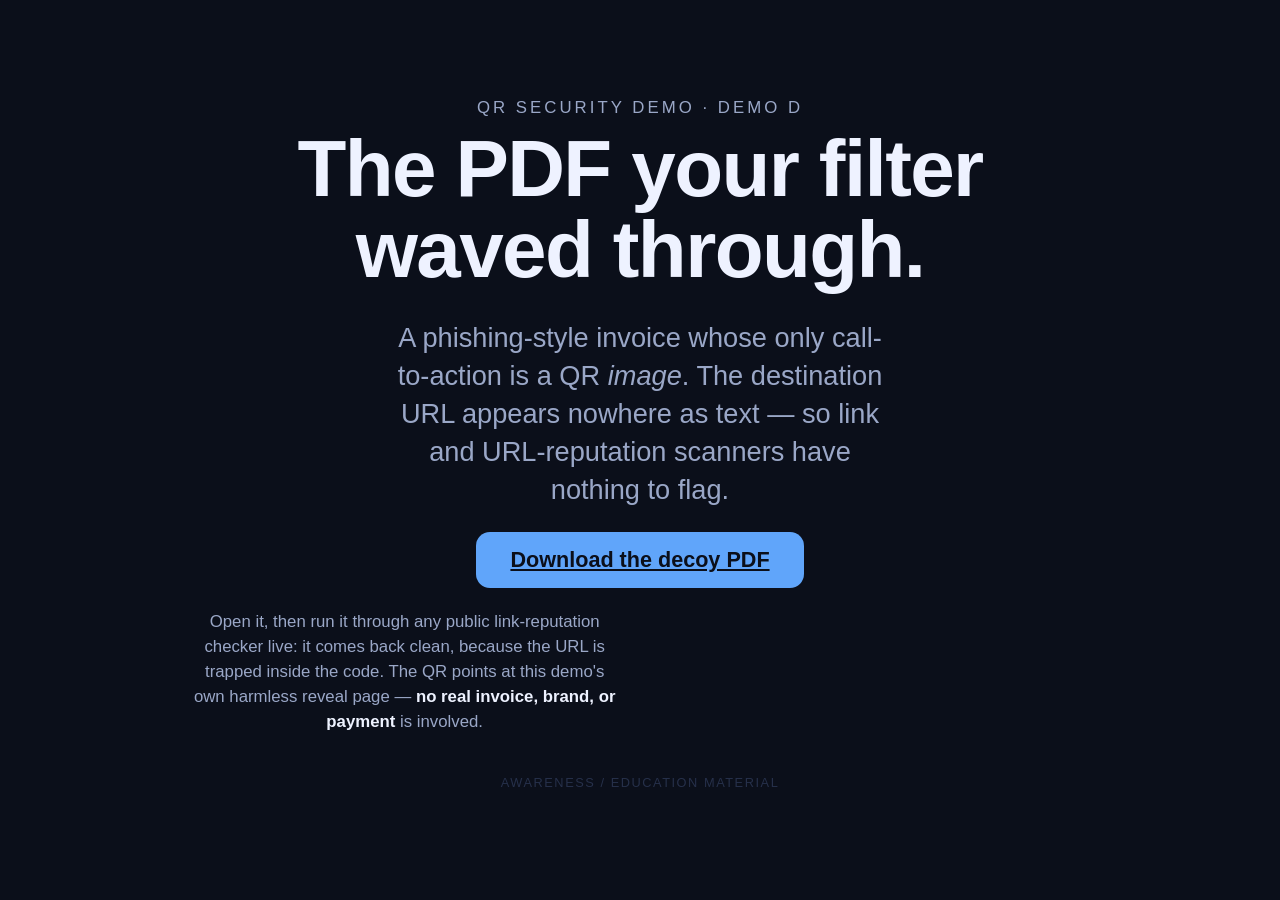
==== demo-d-pdf-quishing/index.html @ 46d18ccf "Add Docker deployment: all demos on ports 10000-10005 for Cloudflare tunnel Wraps the kit into one d" ====
<!DOCTYPE html>
<html lang="en">
<head>
  <meta charset="utf-8">
  <meta name="viewport" content="width=device-width, initial-scale=1">
  <title>Quishing-in-PDF — download the decoy</title>
  <link rel="stylesheet" href="../shared/landing.css">
</head>
<body>
  <div class="wrap">
    <p class="eyebrow">QR security demo · Demo D</p>
    <h1>The PDF your filter waved through.</h1>
    <p class="lede">A phishing-style invoice whose only call-to-action is a QR
      <em>image</em>. The destination URL appears nowhere as text — so link and
      URL-reputation scanners have nothing to flag.</p>
    <p><a class="btn" href="/invoice.pdf" download>Download the decoy PDF</a></p>
    <p class="disclaimer">
      Open it, then run it through any public link-reputation checker live: it
      comes back clean, because the URL is trapped inside the code. The QR
      points at this demo's own harmless reveal page — <strong>no real invoice,
      brand, or payment</strong> is involved.
    </p>
    <p class="foot">Awareness / education material</p>
  </div>
</body>
</html>
---- shared/landing.css ----
/* Shared styling for every demo landing / reveal page.
 * Design goals from the brief: legible from the back row of a 10,000-seat
 * room, big visual reveals, obviously an awareness demo (never a real login).
 */

:root {
  --bg: #0b0f1a;
  --bg-panel: #131a2b;
  --ink: #eef2ff;
  --muted: #9aa7c7;
  --safe: #22c55e;
  --danger: #ef4444;
  --warn: #f59e0b;
  --accent: #60a5fa;
  --border: #26304a;
  --maxw: 900px;
}

* { box-sizing: border-box; }

html, body {
  margin: 0;
  padding: 0;
  background: var(--bg);
  color: var(--ink);
  font-family: -apple-system, BlinkMacSystemFont, "Segoe UI", Roboto, Helvetica,
    Arial, sans-serif;
  -webkit-font-smoothing: antialiased;
}

body {
  min-height: 100vh;
  display: flex;
  flex-direction: column;
  align-items: center;
  justify-content: center;
  padding: 5vw 6vw;
  text-align: center;
}

.wrap { width: 100%; max-width: var(--maxw); }

.eyebrow {
  text-transform: uppercase;
  letter-spacing: 0.18em;
  font-size: clamp(0.8rem, 1.6vw, 1.05rem);
  color: var(--muted);
  margin: 0 0 0.6em;
}

h1 {
  font-size: clamp(2.2rem, 7vw, 5rem);
  line-height: 1.02;
  margin: 0 0 0.35em;
  font-weight: 800;
  letter-spacing: -0.02em;
}

.lede {
  font-size: clamp(1.1rem, 2.8vw, 1.7rem);
  color: var(--muted);
  line-height: 1.4;
  margin: 0 auto 1.4em;
  max-width: 34ch;
}

.panel {
  background: var(--bg-panel);
  border: 1px solid var(--border);
  border-radius: 20px;
  padding: clamp(1.4rem, 4vw, 2.6rem);
  margin: 1.2rem auto;
}

.badge {
  display: inline-flex;
  align-items: center;
  gap: 0.5em;
  padding: 0.5em 1.1em;
  border-radius: 999px;
  font-weight: 700;
  font-size: clamp(0.95rem, 2vw, 1.25rem);
  letter-spacing: 0.02em;
}
.badge.safe   { background: rgba(34,197,94,0.15);  color: var(--safe);   border: 1px solid rgba(34,197,94,0.4); }
.badge.danger { background: rgba(239,68,68,0.15);  color: var(--danger); border: 1px solid rgba(239,68,68,0.4); }
.badge.warn   { background: rgba(245,158,11,0.15); color: var(--warn);   border: 1px solid rgba(245,158,11,0.4); }

.big-domain {
  font-family: "SF Mono", ui-monospace, "Cascadia Code", Menlo, Consolas, monospace;
  font-size: clamp(1.4rem, 5vw, 3.2rem);
  font-weight: 700;
  word-break: break-all;
  margin: 0.5em 0;
}

.disclaimer {
  margin-top: 2.2rem;
  font-size: clamp(0.85rem, 1.8vw, 1.05rem);
  color: var(--muted);
  max-width: 46ch;
  line-height: 1.5;
}
.disclaimer strong { color: var(--ink); }

.qr {
  width: min(60vw, 420px);
  height: auto;
  background: #fff;
  padding: 18px;
  border-radius: 16px;
  display: block;
  margin: 1rem auto;
}

button, .btn {
  font: inherit;
  font-weight: 700;
  font-size: clamp(1rem, 2.4vw, 1.35rem);
  color: var(--bg);
  background: var(--accent);
  border: none;
  border-radius: 14px;
  padding: 0.7em 1.6em;
  cursor: pointer;
  transition: transform 0.08s ease, filter 0.15s ease;
}
button:hover, .btn:hover { filter: brightness(1.08); }
button:active, .btn:active { transform: translateY(1px); }

.foot {
  margin-top: 2.5rem;
  font-size: 0.8rem;
  letter-spacing: 0.12em;
  text-transform: uppercase;
  color: var(--border);
}

.hidden { display: none !important; }
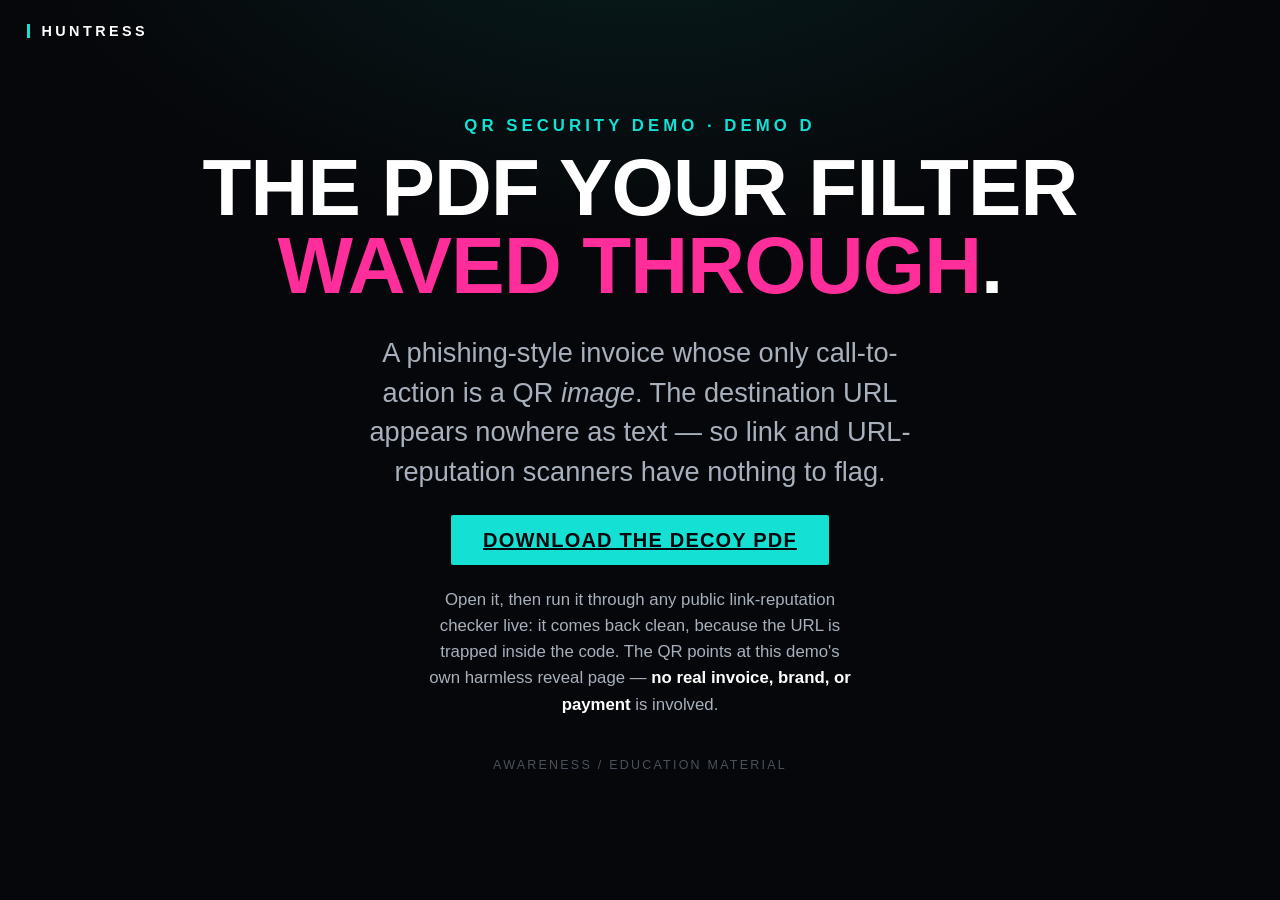
==== commit 3e2fce33: "Lean teal-forward: retire green, add magenta/teal keyword highlights Per brand direction, shift the " ====
--- a/demo-d-pdf-quishing/index.html
+++ b/demo-d-pdf-quishing/index.html
@@ -9,7 +9,7 @@
 <body>
   <div class="wrap">
     <p class="eyebrow">QR security demo · Demo D</p>
-    <h1>The PDF your filter waved through.</h1>
+    <h1>The PDF your filter <span class="hl-m">waved through</span>.</h1>
     <p class="lede">A phishing-style invoice whose only call-to-action is a QR
       <em>image</em>. The destination URL appears nowhere as text — so link and
       URL-reputation scanners have nothing to flag.</p>
--- a/shared/landing.css
+++ b/shared/landing.css
@@ -1,19 +1,37 @@
 /* Shared styling for every demo landing / reveal page.
- * Design goals from the brief: legible from the back row of a 10,000-seat
- * room, big visual reveals, obviously an awareness demo (never a real login).
+ * Huntress-branded: near-black ground, cyan primary, magenta + lime pops,
+ * heavy uppercase headings. Legible from the back row; obviously an awareness
+ * demo, never a real login. QR codes stay black-on-white for scannability.
+ *
+ * Brand tokens live in :root — swap these to re-skin every page at once.
  */
 
 :root {
-  --bg: #0b0f1a;
-  --bg-panel: #131a2b;
-  --ink: #eef2ff;
-  --muted: #9aa7c7;
-  --safe: #22c55e;
-  --danger: #ef4444;
-  --warn: #f59e0b;
-  --accent: #60a5fa;
-  --border: #26304a;
+  /* Huntress palette (sampled from huntress.com) */
+  --bg: #06070a;            /* near-black ground */
+  --bg-panel: #0d1015;      /* lifted panel */
+  --ink: #ffffff;
+  --muted: #a7b0bc;         /* light-grey body text */
+
+  --cyan: #14e0d4;          /* Huntress primary — buttons, links, wordmark */
+  --magenta: #ff2e9a;       /* hot-pink pop */
+  --lime: #aeee3c;          /* lime pop */
+  --amber: #f5a623;         /* caution (semantic only) */
+
+  /* Semantic aliases used across the demos.
+   * Teal-forward: safe/positive reads teal, malicious reads magenta.
+   * Lime is reserved for tiny accents only (e.g. the safe check-mark). */
+  --accent: var(--cyan);
+  --safe:   var(--cyan);    /* "safe" reveals — teal, not green */
+  --danger: var(--magenta); /* "malicious" reveals */
+  --warn:   var(--amber);
+
+  --border: #20252d;
   --maxw: 900px;
+
+  --sans: "Inter", -apple-system, BlinkMacSystemFont, "Segoe UI", Roboto,
+    Helvetica, Arial, sans-serif;
+  --mono: "SF Mono", ui-monospace, "Cascadia Code", Menlo, Consolas, monospace;
 }
 
 * { box-sizing: border-box; }
@@ -21,10 +39,11 @@
 html, body {
   margin: 0;
   padding: 0;
-  background: var(--bg);
+  background:
+    radial-gradient(1000px 560px at 50% -12%, rgba(20,224,212,0.10), transparent 62%),
+    var(--bg);
   color: var(--ink);
-  font-family: -apple-system, BlinkMacSystemFont, "Segoe UI", Roboto, Helvetica,
-    Arial, sans-serif;
+  font-family: var(--sans);
   -webkit-font-smoothing: antialiased;
 }
 
@@ -38,36 +57,56 @@
   text-align: center;
 }
 
+/* Corporate wordmark, fixed top-left on every page (text placeholder). */
+body::before {
+  content: "HUNTRESS";
+  position: fixed;
+  top: 1.5rem;
+  left: 1.7rem;
+  z-index: 10;
+  font-weight: 800;
+  font-size: 0.9rem;
+  letter-spacing: 0.24em;
+  color: var(--ink);
+  padding-left: 0.7rem;
+  border-left: 3px solid var(--cyan);
+  line-height: 1;
+}
+
 .wrap { width: 100%; max-width: var(--maxw); }
 
 .eyebrow {
   text-transform: uppercase;
-  letter-spacing: 0.18em;
+  letter-spacing: 0.24em;
   font-size: clamp(0.8rem, 1.6vw, 1.05rem);
-  color: var(--muted);
-  margin: 0 0 0.6em;
+  font-weight: 700;
+  color: var(--cyan);
+  margin: 0 0 0.75em;
 }
 
 h1 {
-  font-size: clamp(2.2rem, 7vw, 5rem);
-  line-height: 1.02;
+  font-size: clamp(2.3rem, 7vw, 5rem);
+  line-height: 0.98;
   margin: 0 0 0.35em;
   font-weight: 800;
-  letter-spacing: -0.02em;
+  letter-spacing: -0.01em;
+  text-transform: uppercase;
+  text-wrap: balance;
 }
 
 .lede {
   font-size: clamp(1.1rem, 2.8vw, 1.7rem);
   color: var(--muted);
-  line-height: 1.4;
+  line-height: 1.45;
   margin: 0 auto 1.4em;
-  max-width: 34ch;
+  max-width: 36ch;
 }
 
 .panel {
   background: var(--bg-panel);
   border: 1px solid var(--border);
-  border-radius: 20px;
+  border-top: 2px solid var(--cyan);   /* angular Huntress top accent */
+  border-radius: 4px;
   padding: clamp(1.4rem, 4vw, 2.6rem);
   margin: 1.2rem auto;
 }
@@ -76,18 +115,25 @@
   display: inline-flex;
   align-items: center;
   gap: 0.5em;
-  padding: 0.5em 1.1em;
-  border-radius: 999px;
-  font-weight: 700;
-  font-size: clamp(0.95rem, 2vw, 1.25rem);
-  letter-spacing: 0.02em;
+  padding: 0.5em 1.05em;
+  border-radius: 3px;
+  font-weight: 800;
+  font-size: clamp(0.9rem, 1.9vw, 1.15rem);
+  letter-spacing: 0.06em;
+  text-transform: uppercase;
 }
-.badge.safe   { background: rgba(34,197,94,0.15);  color: var(--safe);   border: 1px solid rgba(34,197,94,0.4); }
-.badge.danger { background: rgba(239,68,68,0.15);  color: var(--danger); border: 1px solid rgba(239,68,68,0.4); }
-.badge.warn   { background: rgba(245,158,11,0.15); color: var(--warn);   border: 1px solid rgba(245,158,11,0.4); }
+.badge.safe   { background: rgba(20,224,212,0.12); color: var(--cyan);    border: 1px solid rgba(20,224,212,0.45); }
+.badge.danger { background: rgba(255,46,154,0.14); color: var(--magenta); border: 1px solid rgba(255,46,154,0.45); }
+.badge.warn   { background: rgba(245,166,35,0.14); color: var(--amber);   border: 1px solid rgba(245,166,35,0.45); }
+/* sole sparing use of green: the reassuring check-mark on safe badges */
+.badge .tick  { color: var(--lime); }
+
+/* highlight key words in headings/titles */
+.hl-t { color: var(--cyan); }
+.hl-m { color: var(--magenta); }
 
 .big-domain {
-  font-family: "SF Mono", ui-monospace, "Cascadia Code", Menlo, Consolas, monospace;
+  font-family: var(--mono);
   font-size: clamp(1.4rem, 5vw, 3.2rem);
   font-weight: 700;
   word-break: break-all;
@@ -95,11 +141,11 @@
 }
 
 .disclaimer {
-  margin-top: 2.2rem;
+  margin: 2.2rem auto 0;   /* auto sides so the 46ch block stays centered */
   font-size: clamp(0.85rem, 1.8vw, 1.05rem);
   color: var(--muted);
   max-width: 46ch;
-  line-height: 1.5;
+  line-height: 1.55;
 }
 .disclaimer strong { color: var(--ink); }
 
@@ -108,32 +154,40 @@
   height: auto;
   background: #fff;
   padding: 18px;
-  border-radius: 16px;
+  border-radius: 6px;
   display: block;
   margin: 1rem auto;
 }
 
 button, .btn {
   font: inherit;
-  font-weight: 700;
-  font-size: clamp(1rem, 2.4vw, 1.35rem);
+  font-weight: 800;
+  font-size: clamp(0.95rem, 2.2vw, 1.25rem);
+  text-transform: uppercase;
+  letter-spacing: 0.06em;
   color: var(--bg);
-  background: var(--accent);
+  background: var(--cyan);
   border: none;
-  border-radius: 14px;
+  border-radius: 2px;
   padding: 0.7em 1.6em;
   cursor: pointer;
   transition: transform 0.08s ease, filter 0.15s ease;
 }
 button:hover, .btn:hover { filter: brightness(1.08); }
 button:active, .btn:active { transform: translateY(1px); }
+button:focus-visible, .btn:focus-visible,
+a:focus-visible { outline: 3px solid var(--cyan); outline-offset: 3px; }
 
 .foot {
   margin-top: 2.5rem;
-  font-size: 0.8rem;
-  letter-spacing: 0.12em;
+  font-size: 0.78rem;
+  letter-spacing: 0.18em;
   text-transform: uppercase;
-  color: var(--border);
+  color: #4a525f;
 }
 
 .hidden { display: none !important; }
+
+@media (prefers-reduced-motion: reduce) {
+  * { transition: none !important; animation: none !important; }
+}
